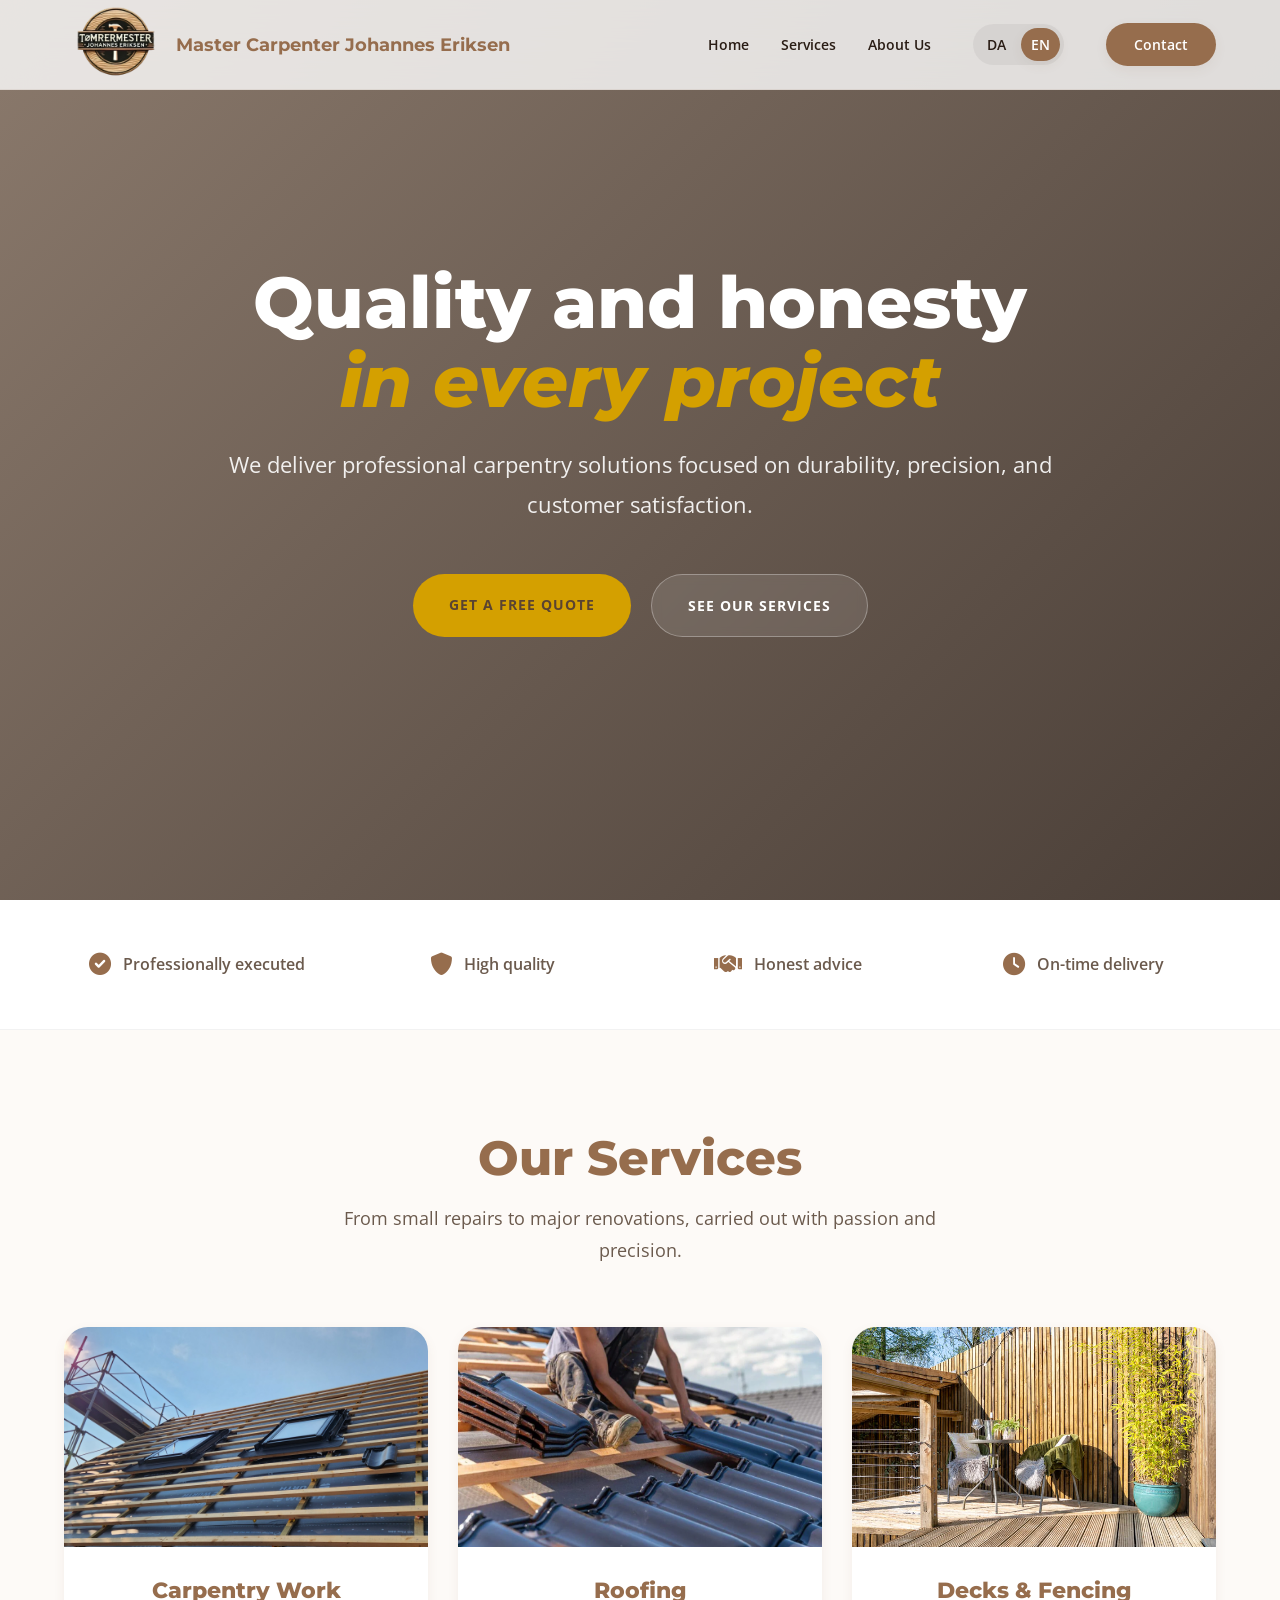
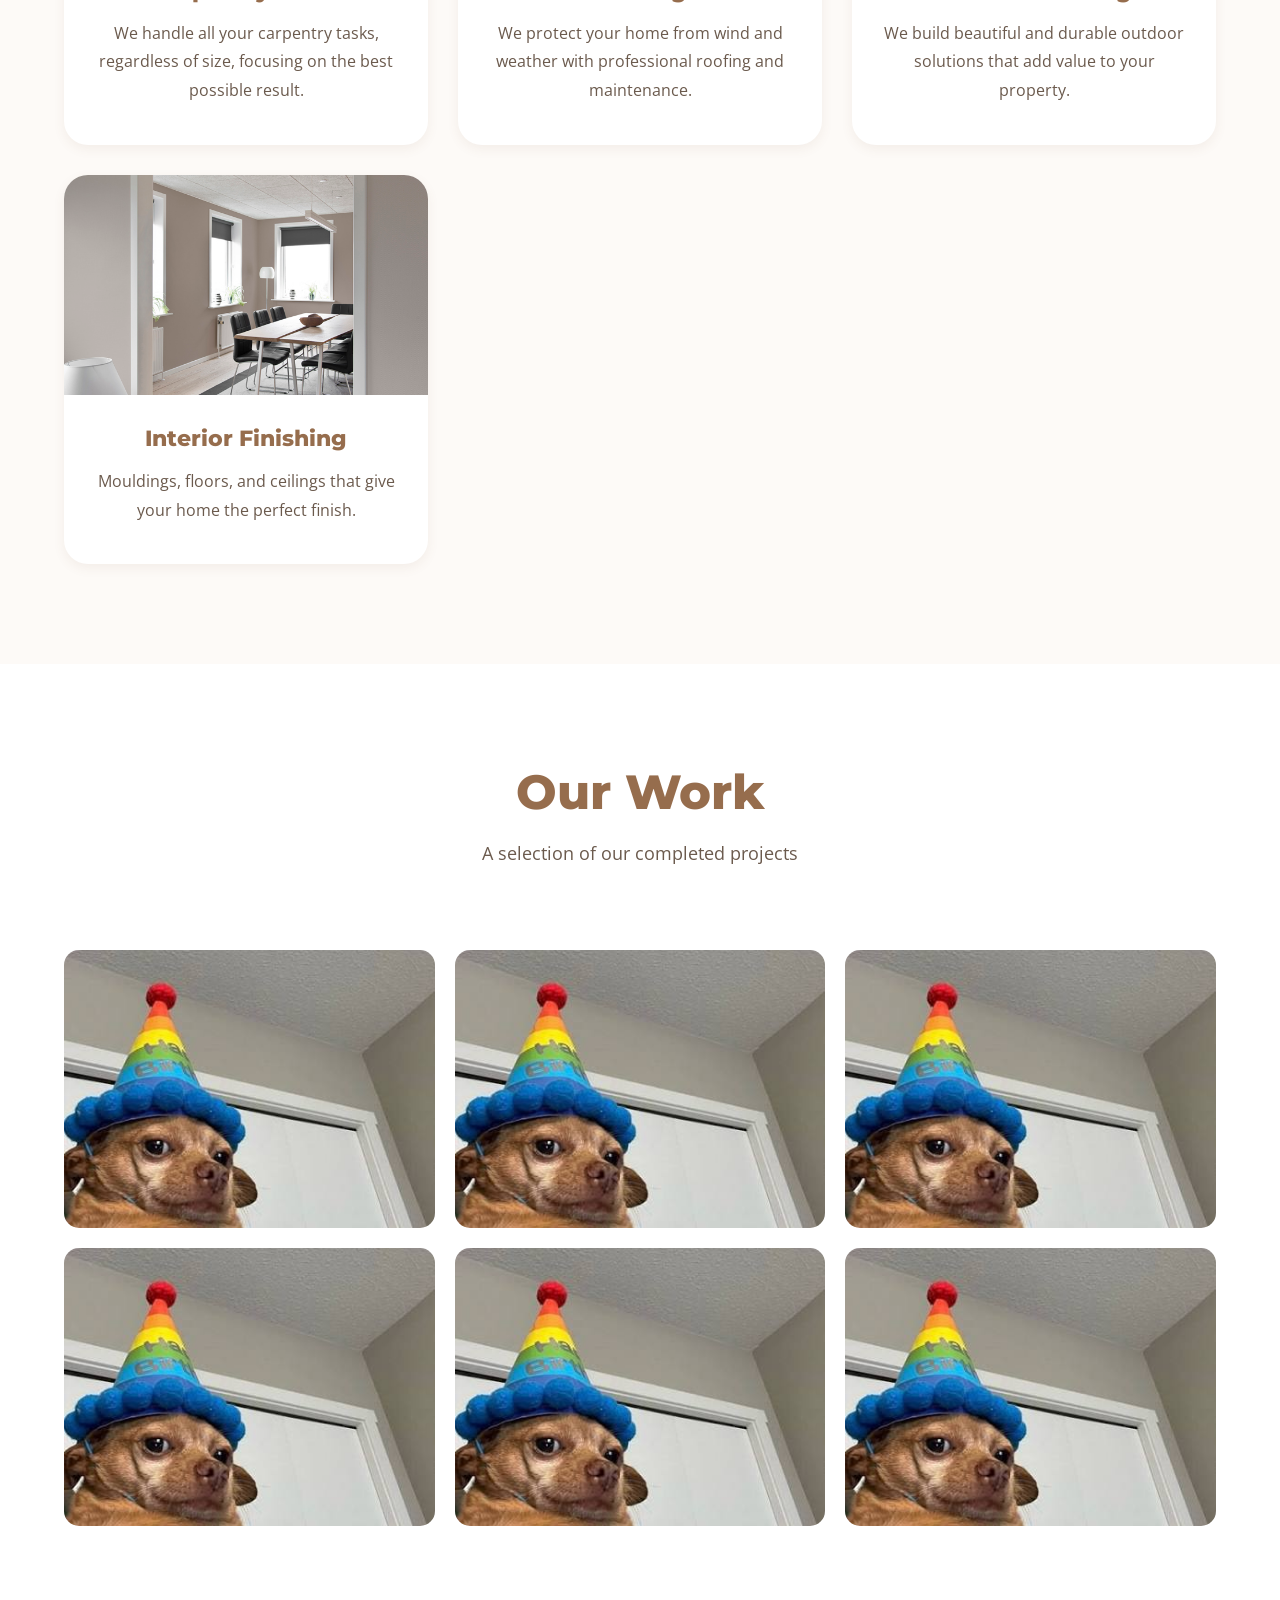
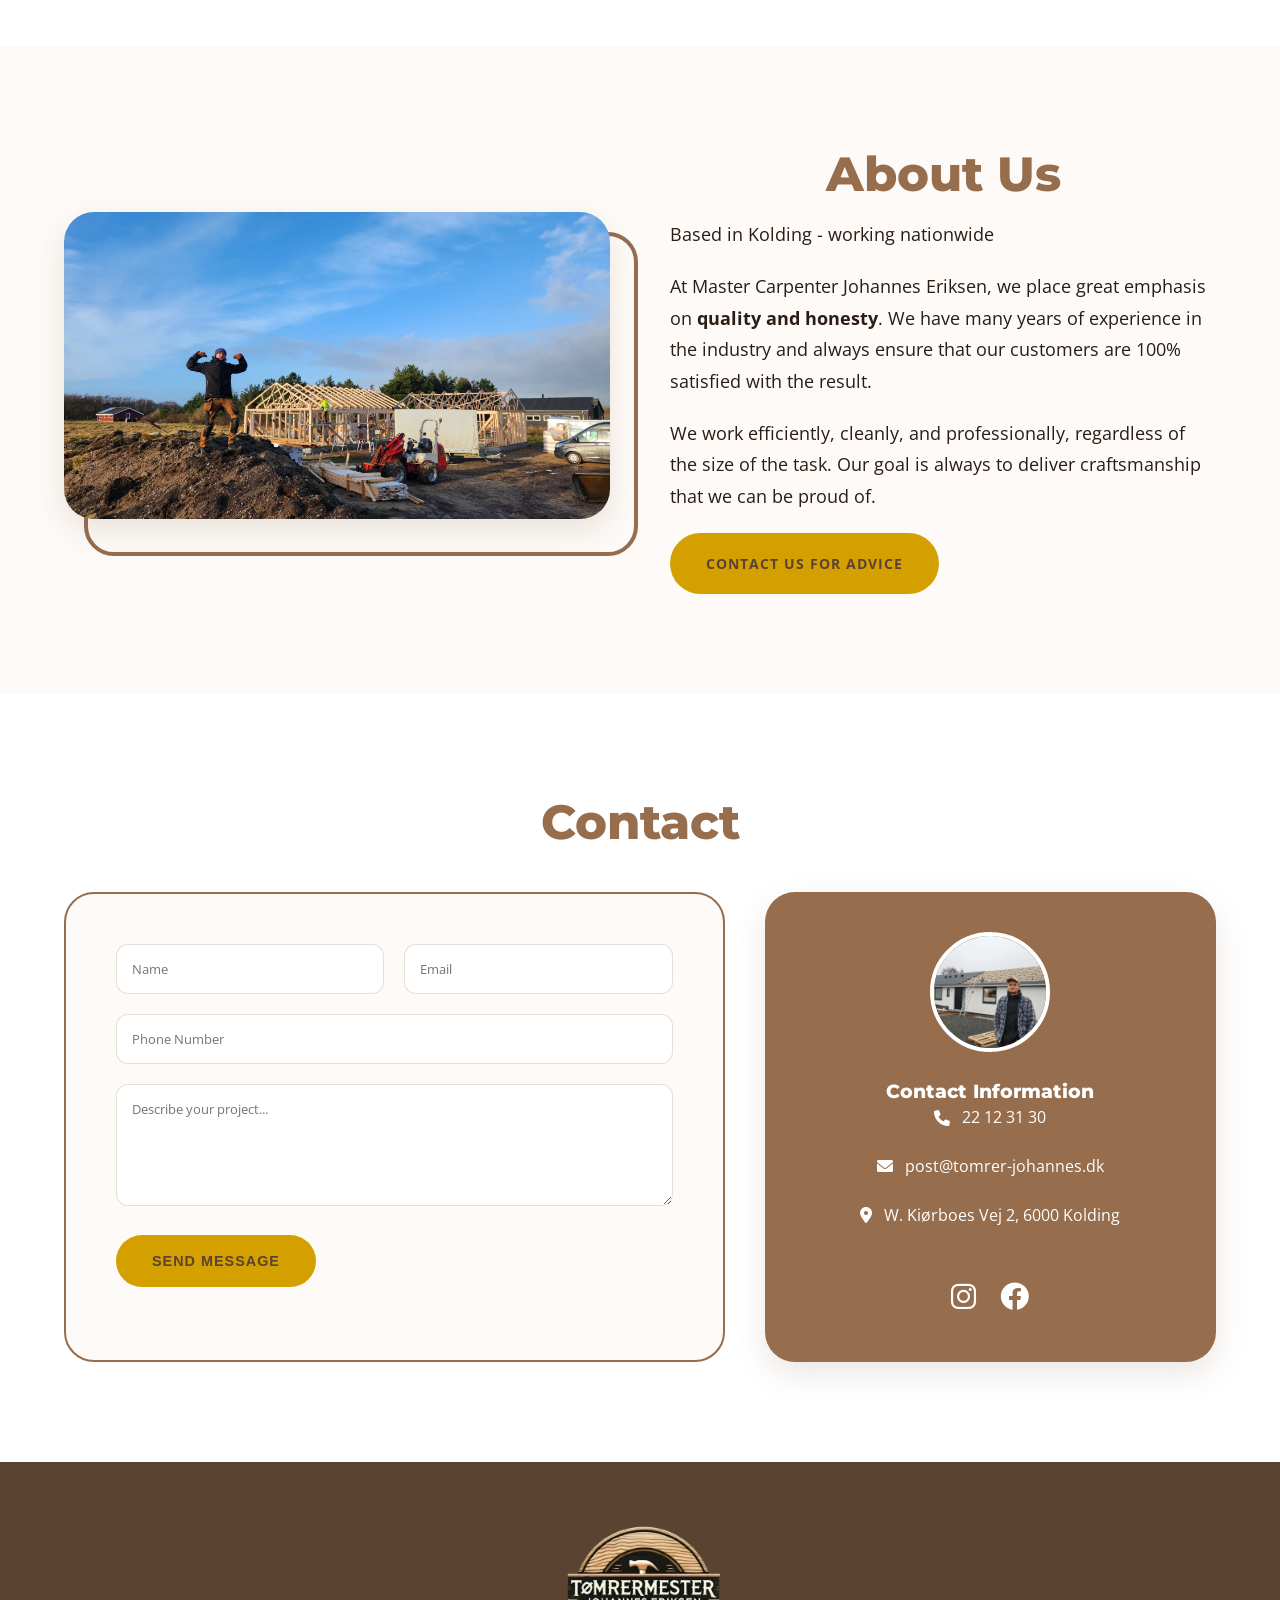
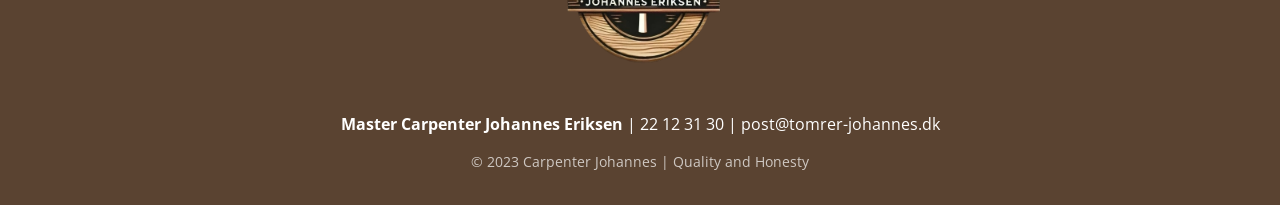
==== T-mrer-Johannes/indexEN.html @ 765f924a "Add files via upload" ====
<!DOCTYPE html>
<html lang="en">
<head>
    <meta charset="UTF-8">
    <meta name="viewport" content="width=device-width, initial-scale=1.0">
    <title>Master Carpenter Johannes Eriksen | Quality and Honesty</title>
    <link rel="stylesheet" href="css/style.css">
    <link href="https://fonts.googleapis.com/css2?family=Montserrat:wght@700;800&family=Open+Sans:wght@400;600&display=swap" rel="stylesheet">
    <link rel="stylesheet" href="https://cdnjs.cloudflare.com/ajax/libs/font-awesome/6.0.0/css/all.min.css">
</head>
<body>

    <nav class="navbar" id="navbar">
        <div class="container">
            <a href="#" class="logo-container">
                <div class="logo">
                    <img src="img/logo.png" alt="Carpenter Johannes Logo">
                </div>
                <div class="logo-text">
                    <h1>Master Carpenter Johannes Eriksen</h1>
                </div>
            </a>

            <div class="menu-toggle" id="mobile-menu">
                <span></span>
                <span></span>
                <span></span>
            </div>

            <ul class="nav-links" id="nav-list">
                <li><a href="#home">Home</a></li>
                <li><a href="#services">Services</a></li>
                <li><a href="#about">About Us</a></li>
                
                <!-- Language Switcher -->
                <div class="lang-switcher">
                    <a href="index.html" class="lang-btn">DA</a>
                    <a href="indexEN.html" class="lang-btn active">EN</a>
                </div>

                <li><a href="#contact" class="nav-cta">Contact</a></li>
            </ul>
        </div>
    </nav>

    <header id="home" class="hero">
        <video autoplay muted loop playsinline class="hero-video">
            <source src="videos/herovideo.mp4" type="video/mp4">
        </video>
        <div class="hero-overlay"></div>
        <div class="hero-content">
            <h1>Quality and honesty <span>in every project</span></h1>
            <p>We deliver professional carpentry solutions focused on durability, precision, and customer satisfaction.</p>
            <div class="hero-btns">
                <a href="#contact" class="btn btn-primary">Get a free quote</a>
                <a href="#services" class="btn btn-secondary">See our services</a>
            </div>
        </div>
    </header>

    <section class="trust-bar">
        <div class="container trust-grid">
            <div class="trust-item"><i class="fas fa-check-circle"></i> <span>Professionally executed</span></div>
            <div class="trust-item"><i class="fas fa-shield-alt"></i> <span>High quality</span></div>
            <div class="trust-item"><i class="fas fa-handshake"></i> <span>Honest advice</span></div>
            <div class="trust-item"><i class="fas fa-clock"></i> <span>On-time delivery</span></div>
        </div>
    </section>

    <section id="services" class="services">
        <div class="container">
            <h2 class="section-title">Our Services</h2>
            <p class="section-subtitle">From small repairs to major renovations, carried out with passion and precision.</p>
            <div class="services-grid">
                <div class="service-card">
                    <div class="service-img"><img src="img/tømrerarbejde.jpg" alt="Carpentry"></div>
                    <h3>Carpentry Work</h3>
                    <p>We handle all your carpentry tasks, regardless of size, focusing on the best possible result.</p>
                </div>
                <div class="service-card">
                    <div class="service-img"><img src="img/tagdækning.jpg" alt="Roofing"></div>
                    <h3>Roofing</h3>
                    <p>We protect your home from wind and weather with professional roofing and maintenance.</p>
                </div>
                <div class="service-card">
                    <div class="service-img"><img src="img/terrasse.jpg" alt="Decks"></div>
                    <h3>Decks & Fencing</h3>
                    <p>We build beautiful and durable outdoor solutions that add value to your property.</p>
                </div>
                <div class="service-card">
                    <div class="service-img"><img src="img/indendørs.jpg" alt="Interior"></div>
                    <h3>Interior Finishing</h3>
                    <p>Mouldings, floors, and ceilings that give your home the perfect finish.</p>
                </div>
            </div>
        </div>
    </section>

    <section id="gallery" class="gallery-section">
        <div class="container">
            <h2 class="section-title">Our Work</h2>
            <p class="section-subtitle">A selection of our completed projects</p>
            <!-- Wrapper added for Carousel functionality on mobile -->
            <div class="gallery-wrapper">
                <div class="gallery-grid">
                    <div class="gallery-item"><img src="img/images.png" alt="Project 1"></div>
                    <div class="gallery-item"><img src="img/images.png" alt="Project 2"></div>
                    <div class="gallery-item"><img src="img/images.png" alt="Project 3"></div>
                    <div class="gallery-item"><img src="img/images.png" alt="Project 4"></div>
                    <div class="gallery-item"><img src="img/images.png" alt="Project 5"></div>
                    <div class="gallery-item"><img src="img/images.png" alt="Project 6"></div>
                </div>
            </div>
        </div>
    </section>

    <section id="about" class="about">
        <div class="container about-flex">
            <div class="about-image">
                <img src="img/omosbillede.png" alt="About Carpenter Johannes">
            </div>
            <div class="about-text">
                <h2 class="section-title left">About Us</h2>
                <p>Based in Kolding - working nationwide</p>
                <p>At Master Carpenter Johannes Eriksen, we place great emphasis on <strong>quality and honesty</strong>. We have many years of experience in the industry and always ensure that our customers are 100% satisfied with the result.</p>
                <p>We work efficiently, cleanly, and professionally, regardless of the size of the task. Our goal is always to deliver craftsmanship that we can be proud of.</p>
                <a href="#contact" class="btn btn-primary">Contact us for advice</a>
            </div>
        </div>
    </section>

    <section id="contact" class="contact">
        <div class="container">
            <h2 class="section-title">Contact</h2>
            <div class="contact-wrapper">
                <div class="contact-form">
                    <form>
                        <div class="form-group">
                            <input type="text" placeholder="Name" required>
                            <input type="email" placeholder="Email" required>
                        </div>
                        <input type="text" placeholder="Phone Number">
                        <textarea placeholder="Describe your project..." rows="5" required></textarea>
                        <button type="submit" class="btn btn-primary full-width">Send Message</button>
                    </form>
                </div>
                <div class="contact-info">
                    <img src="img/johannesforanhus.png" alt="Contact">
                    <h3>Contact Information</h3>
                    <div class="info-item"><i class="fas fa-phone"></i> <a href="tel:22123130">22 12 31 30</a></div>
                    <div class="info-item"><i class="fas fa-envelope"></i> <a href="mailto:post@tomrer-johannes.dk">post@tomrer-johannes.dk</a></div>
                    <div class="info-item"><i class="fas fa-map-marker-alt"></i> <span>W. Kiørboes Vej 2, 6000 Kolding</span></div>
                    <div class="social-links"> 
                        <a href="https://www.instagram.com/tomrermester_johannes/" target="_blank"><i class="fab fa-instagram"></i></a> 
                        <a href="https://www.facebook.com/profile.php?id=61573229541717" target="_blank"><i class="fab fa-facebook"></i></a> 
                    </div>
                </div>
            </div>
        </div>
    </section>

    <footer>
        <div class="container">
            <img src="img/logo.png" alt="Logo" class="footer-logo">
            <p><strong>Master Carpenter Johannes Eriksen</strong> | 22 12 31 30 | post@tomrer-johannes.dk</p>
            <p class="footer-copy">&copy; 2023 Carpenter Johannes | Quality and Honesty</p>
        </div>
    </footer>

    <script>
        const menuToggle = document.getElementById('mobile-menu');
        const navList = document.getElementById('nav-list');

        menuToggle.addEventListener('click', () => {
            navList.classList.toggle('active');
            menuToggle.classList.toggle('active');
        });

        document.querySelectorAll('.nav-links a').forEach(link => {
            link.addEventListener('click', () => {
                navList.classList.remove('active');
                menuToggle.classList.remove('active');
            });
        });

        window.addEventListener('scroll', () => {
            const navbar = document.getElementById('navbar');
            if (window.scrollY > 50) {
                navbar.classList.add('scrolled');
            } else {
                navbar.classList.remove('scrolled');
            }
        });
    </script>
</body>
</html>
---- T-mrer-Johannes/css/style.css ----
/* General Reset */
* {
    margin: 0;
    padding: 0;
    box-sizing: border-box;
}

:root {
    --primary-brown: #966d4d;
    --dark-brown: #5a4331;
    --accent-yellow: #d4a000;
    --text-gray: #6b5a4d;
    --text-dark: #2a1d15;
    --soft-linen: #fdfaf7; 
    --white: #ffffff;
    
    --shadow-sm: 0 4px 12px rgba(125, 95, 67, 0.08);
    --shadow-md: 0 12px 30px rgba(125, 95, 67, 0.15);
    --transition: all 0.4s cubic-bezier(0.165, 0.84, 0.44, 1);
}

body {
    font-family: 'Open Sans', sans-serif;
    color: var(--text-dark);
    line-height: 1.8;
    scroll-behavior: smooth;
    background-color: var(--soft-linen);
    overflow-x: hidden;
}

h1, h2, h3 {
    font-family: 'Montserrat', sans-serif;
    font-weight: 800;
    line-height: 1.2;
}

.container {
    max-width: 1200px;
    margin: 0 auto;
    padding: 0 24px;
}

/* --- Navbar --- */
.navbar {
    background: rgba(255, 255, 255, 0.8);
    backdrop-filter: blur(20px);
    height: 90px;
    display: flex;
    align-items: center;
    position: fixed;
    width: 100%;
    top: 0;
    z-index: 1000;
    transition: var(--transition);
    border-bottom: 1px solid rgba(150, 109, 77, 0.1);
}

.navbar.scrolled {
    height: 75px;
    background: rgba(255, 255, 255, 0.95);
    box-shadow: var(--shadow-sm);
}

.navbar .container {
    display: flex;
    justify-content: space-between;
    align-items: center;
    width: 100%;
}

.logo-container {
    display: flex;
    align-items: center;
    gap: 12px;
    text-decoration: none;
    transition: var(--transition);
}

.logo-container:hover {
    transform: translateY(-2px);
}

.logo img {
    height: 100px;
    width: auto;
    transition: var(--transition);
}

.logo-text h1 {
    font-size: 1.1rem;
    color: var(--primary-brown);
    font-weight: 700;
}

.nav-links {
    display: flex;
    list-style: none;
    align-items: center;
    gap: 32px;
}

.nav-links a {
    text-decoration: none;
    color: var(--text-dark);
    font-weight: 600;
    font-size: 0.9rem;
    transition: var(--transition);
    position: relative;
}

.nav-links a:hover {
    color: var(--primary-brown);
}

.nav-links a::after {
    content: '';
    position: absolute;
    width: 0;
    height: 2px;
    bottom: -4px;
    left: 0;
    background-color: var(--primary-brown);
    transition: var(--transition);
}

.nav-links a:hover::after {
    width: 100%;
}

.nav-cta {
    background: var(--primary-brown);
    color: white !important;
    padding: 12px 28px;
    border-radius: 50px;
    box-shadow: var(--shadow-sm);
}

.nav-cta:hover {
    background: var(--dark-brown);
    transform: translateY(-2px);
    box-shadow: var(--shadow-md);
}

/* Mobile Menu Toggle */
.menu-toggle {
    display: none;
    flex-direction: column;
    gap: 6px;
    cursor: pointer;
    z-index: 1100;
}

.menu-toggle span {
    width: 30px;
    height: 3px;
    background: var(--primary-brown);
    border-radius: 2px;
    transition: var(--transition);
}

.menu-toggle.active span:nth-child(1) { transform: translateY(9px) rotate(45deg); }
.menu-toggle.active span:nth-child(2) { opacity: 0; }
.menu-toggle.active span:nth-child(3) { transform: translateY(-9px) rotate(-45deg); }

/* --- Hero Section --- */
.hero {
    position: relative;
    height: 100vh;
    display: flex;
    align-items: center;
    justify-content: center;
    overflow: hidden;
    color: white;
    text-align: center;
}

.hero-video {
    position: absolute;
    top: 50%;
    left: 50%;
    min-width: 100%;
    min-height: 100%;
    z-index: -2;
    transform: translate(-50%, -50%);
    object-fit: cover;
}

.hero-overlay {
    position: absolute;
    top: 0;
    left: 0;
    width: 100%;
    height: 100%;
    background: linear-gradient(135deg, rgba(90, 67, 49, 0.7), rgba(42, 29, 21, 0.85));
    z-index: -1;
}

.hero-content {
    max-width: 900px;
    padding: 0 20px;
    animation: fadeInUp 1s ease-out;
}

.hero-content h1 {
    font-size: clamp(2.5rem, 8vw, 4.5rem);
    line-height: 1.1;
    margin-bottom: 24px;
}

.hero-content h1 span {
    color: var(--accent-yellow);
    display: block;
    font-style: italic;
}

.hero-content p {
    font-size: clamp(1rem, 3vw, 1.4rem);
    margin-bottom: 48px;
    opacity: 0.9;
    font-weight: 400;
}

.hero-btns {
    display: flex;
    gap: 20px;
    justify-content: center;
}

/* --- Buttons --- */
.btn {
    padding: 18px 36px;
    border-radius: 50px;
    font-weight: 700;
    text-decoration: none;
    transition: var(--transition);
    font-size: 0.9rem;
    display: inline-block;
    text-transform: uppercase;
    letter-spacing: 1px;
    border: none;
    cursor: pointer;
}

.btn-primary {
    background: var(--accent-yellow);
    color: var(--dark-brown);
}

.btn-primary:hover {
    background: #f0c000;
    transform: translateY(-4px);
    box-shadow: 0 10px 20px rgba(212, 160, 0, 0.3);
}

.btn-secondary {
    background: rgba(255, 255, 255, 0.1);
    color: white;
    backdrop-filter: blur(5px);
    border: 1px solid rgba(255, 255, 255, 0.3);
}

.btn-secondary:hover {
    background: rgba(255, 255, 255, 0.2);
    transform: translateY(-4px);
}

/* --- Trust Bar --- */
.trust-bar {
    background: var(--white);
    padding: 50px 0;
    border-bottom: 1px solid rgba(0,0,0,0.05);
}

.trust-grid {
    display: grid;
    grid-template-columns: repeat(auto-fit, minmax(200px, 1fr));
    gap: 30px;
    text-align: center;
}

.trust-item {
    display: flex;
    align-items: center;
    justify-content: center;
    gap: 12px;
    font-weight: 600;
    color: var(--text-gray);
}

.trust-item i {
    color: var(--primary-brown);
    font-size: 1.4rem;
}

/* --- Services --- */
.services {
    padding: 100px 0;
}

.section-title {
    text-align: center;
    font-size: clamp(2rem, 5vw, 3rem);
    margin-bottom: 16px;
    color: var(--primary-brown);
}

.section-subtitle {
    text-align: center;
    color: var(--text-gray);
    margin-bottom: 60px;
    font-size: 1.1rem;
    max-width: 600px;
    margin-left: auto;
    margin-right: auto;
}

.services-grid {
    display: grid;
    grid-template-columns: repeat(auto-fit, minmax(280px, 1fr));
    gap: 30px;
}

.service-card {
    background: var(--white);
    border-radius: 24px;
    overflow: hidden;
    transition: var(--transition);
    text-align: center;
    padding-bottom: 40px;
    box-shadow: var(--shadow-sm);
}

.service-card:hover {
    transform: translateY(-10px);
    box-shadow: var(--shadow-md);
}

.service-img {
    height: 220px;
    overflow: hidden;
}

.service-img img {
    width: 100%;
    height: 100%;
    object-fit: cover;
    transition: var(--transition);
}

.service-card:hover .service-img img {
    transform: scale(1.1);
}

.service-card h3 {
    margin: 30px 0 15px;
    color: var(--primary-brown);
    font-size: 1.4rem;
}

.service-card p {
    padding: 0 30px;
    color: var(--text-gray);
}

/* --- Gallery (Polished Carousel for Mobile) --- */
.gallery-section {
    padding: 100px 0;
    background: var(--white);
}

.gallery-wrapper {
    overflow-x: auto;
    padding: 20px 0;
    scroll-snap-type: x mandatory; /* The magic for mobile carousel */
    -webkit-overflow-scrolling: touch;
}

.gallery-wrapper::-webkit-scrollbar {
    display: none; /* Hide scrollbar for cleaner look */
}

.gallery-grid {
    display: grid;
    grid-template-columns: repeat(auto-fit, minmax(300px, 1fr));
    gap: 20px;
}

.gallery-item {
    position: relative;
    overflow: hidden;
    border-radius: 15px;
    aspect-ratio: 4/3;
    scroll-snap-align: center;
}

.gallery-item img {
    width: 100%;
    height: 100%;
    object-fit: cover;
    transition: var(--transition);
}

.gallery-item:hover img {
    transform: scale(1.1);
    filter: brightness(0.7);
}

/* --- About --- */
.about {
    padding: 100px 0;
}

.about-flex {
    display: flex;
    align-items: center;
    gap: 60px;
}

.about-image {
    position: relative;
    flex: 1;
}

.about-image img {
    width: 100%;
    border-radius: 30px;
    box-shadow: var(--shadow-md);
    position: relative;
    z-index: 2;
}

.about-image::after {
    content: '';
    position: absolute;
    top: 20px;
    left: 20px;
    width: 100%;
    height: 100%;
    border: 4px solid var(--primary-brown);
    border-radius: 30px;
    z-index: 1;
}

.about-text {
    flex: 1;
}

.about-text p {
    margin-bottom: 20px;
    font-size: 1.1rem;
}

/* --- Contact --- */
.contact {
    padding: 100px 0;
    background: var(--white);
}

.contact-wrapper {
    display: flex;
    gap: 40px;
    margin-top: 40px;
}

.contact-form {
    flex: 1.5;
    background: var(--soft-linen);
    padding: 50px;
    border-radius: 30px;
    border: 2px solid var(--primary-brown);
}

.form-group {
    display: grid;
    grid-template-columns: 1fr 1fr;
    gap: 20px;
}

.contact-form input, .contact-form textarea {
    width: 100%;
    padding: 15px;
    margin-bottom: 20px;
    border: 1px solid rgba(125, 95, 67, 0.2);
    border-radius: 12px;
    font-family: inherit;
}

.contact-info {
    flex: 1;
    background: var(--primary-brown);
    color: white;
    padding: 40px;
    border-radius: 30px;
    text-align: center;
    box-shadow: var(--shadow-md);
}

.contact-info img {
    width: 120px;
    height: 120px;
    border-radius: 50%;
    border: 4px solid white;
    margin-bottom: 20px;
    object-fit: cover;
    object-position: center;
}

.info-item {
    display: flex;
    align-items: center;
    justify-content: center;
    gap: 12px;
    margin-bottom: 20px;
}

.info-item a {
    color: white;
    text-decoration: none;
}

.social-links { 
    margin-top: 40px; 
    display: flex; 
    justify-content: center; 
    gap: 24px; 
}  

.social-links a { 
    color: white; 
    font-size: 1.8rem; 
    transition: var(--transition); 
}  
.social-links a:hover { 
    transform: scale(1.2); 
    color: var(--accent-yellow); 
}

/* --- Footer --- */
footer {
    background: var(--dark-brown);
    color: white;
    text-align: center;
    padding: 30px 0;
}

.footer-logo {
    height: 200px;
    margin-bottom: 10px;
}

.footer-copy {
    margin-top: 10px; 
    font-size: 0.9rem; 
    opacity: 0.7;
}

/* --- Language Switcher --- */
.lang-switcher {
    display: flex;
    align-items: center;
    gap: 5px;
    background: rgba(0, 0, 0, 0.05);
    padding: 4px;
    border-radius: 50px;
    margin: 0 10px;
}

.lang-btn {
    text-decoration: none;
    color: var(--text-gray);
    font-size: 0.75rem;
    font-weight: 700;
    padding: 4px 10px;
    border-radius: 50px;
    transition: var(--transition);
    text-transform: uppercase;
}

.lang-btn:hover {
    color: var(--primary-brown);
}

.lang-btn.active {
    background: var(--primary-brown);
    color: white;
    box-shadow: var(--shadow-sm);
}

/* Adjust nav-links to keep the switcher centered */
.nav-links {
    display: flex;
    list-style: none;
    align-items: center;
    gap: 32px;
}

/* Responsive Adjustment */
@media (max-width: 768px) {
    .lang-switcher {
        margin: 20px 0;
        justify-content: center;
    }
}

/* --- Animations --- */
@keyframes fadeInUp {
    from { opacity: 0; transform: translateY(30px); }
    to { opacity: 1; transform: translateY(0); }
}

/* --- Responsive --- */
@media (max-width: 992px) {
    .about-flex, .contact-wrapper {
        flex-direction: column;
        text-align: center;
    }
    .about-image::after { display: none; }
    .form-group { grid-template-columns: 1fr; }
}

@media screen and (max-width: 768px) {
    .menu-toggle {
        display: flex;
    }

    .nav-links {
        position: fixed;
        top: 0;
        right: -100%;
        height: 100vh;
        width: 80%;
        background: var(--white);
        flex-direction: column;
        justify-content: center;
        transition: var(--transition);
        box-shadow: -10px 0 30px rgba(0,0,0,0.1);
    }

    .nav-links.active {
        right: 0;
    }

    .nav-links a {
        font-size: 1.2rem;
    }

    /* Mobile Gallery Carousel Override */
    .gallery-grid {
        display: flex;
        overflow-x: auto;
        scroll-snap-type: x mandatory;
        gap: 20px;
    }

    .gallery-item {
        min-width: 85%; /* Shows a peek of the next image */
        scroll-snap-align: center;
    }
}
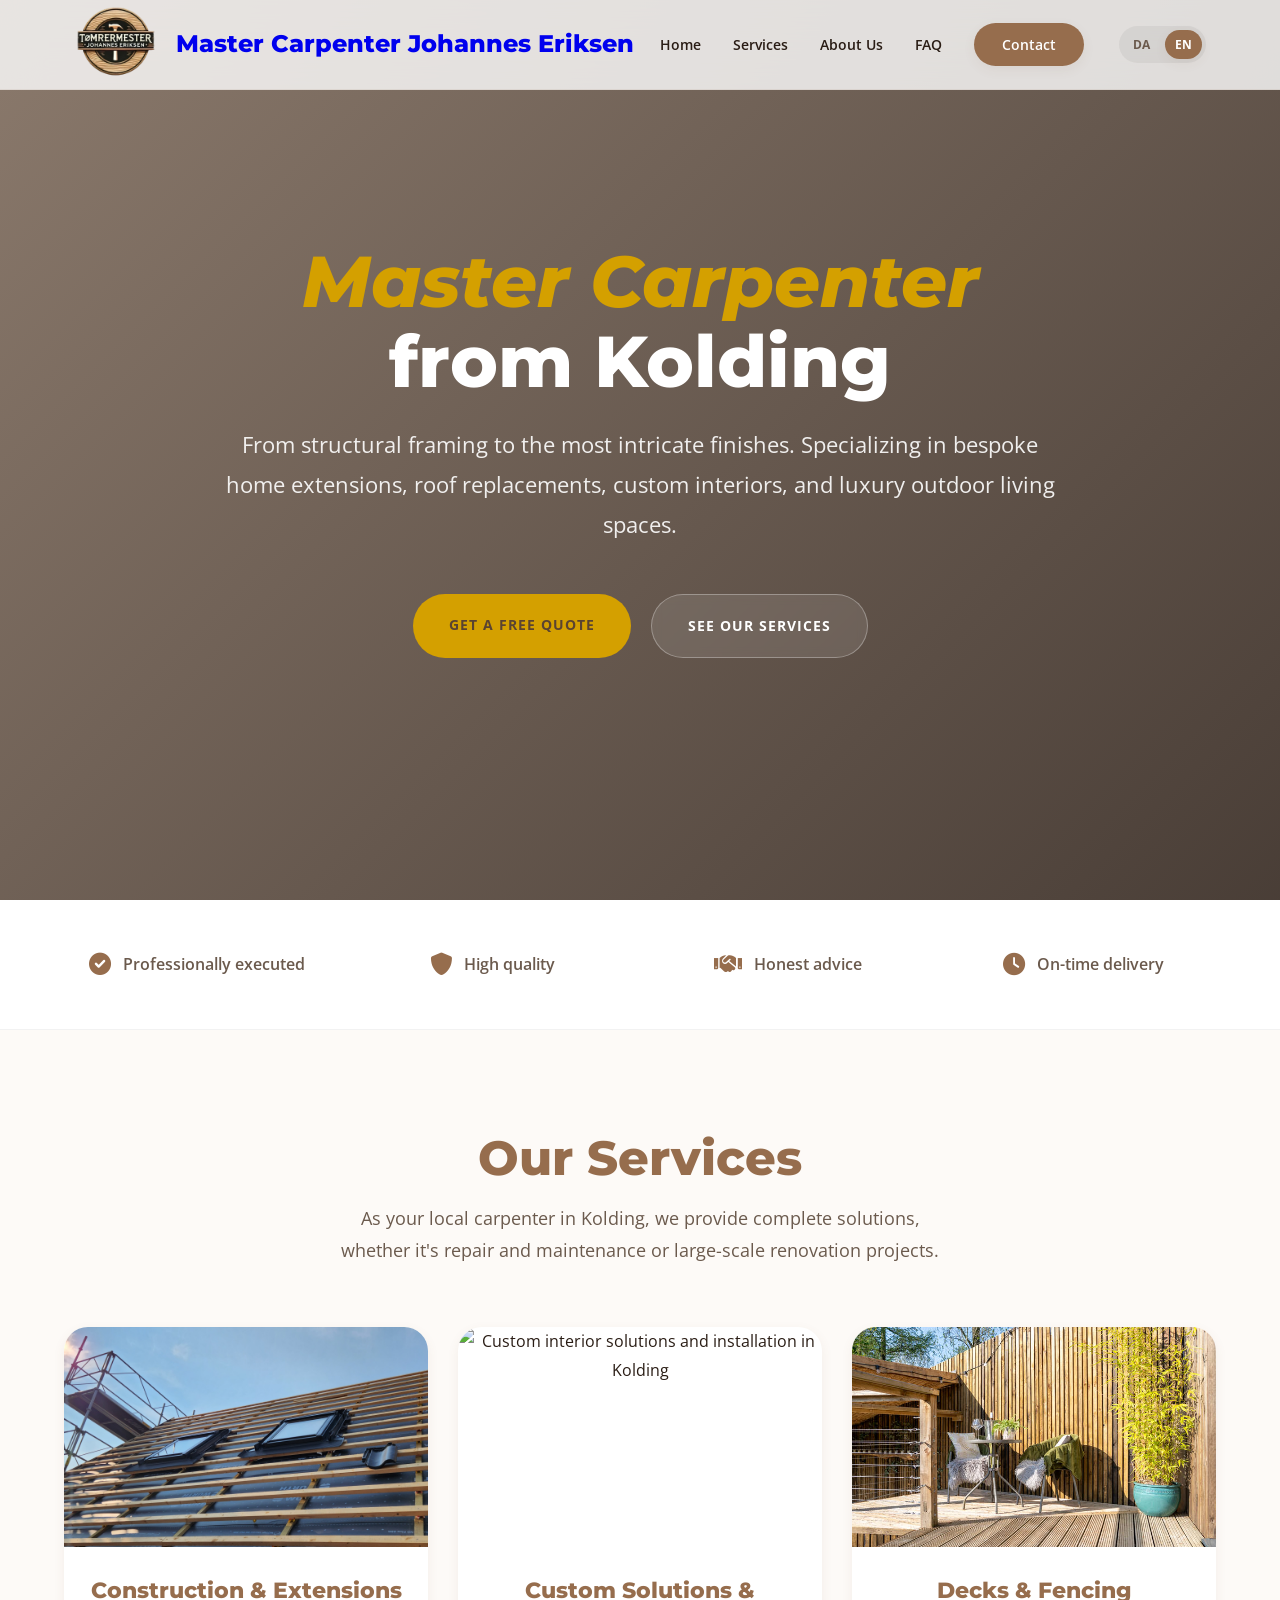
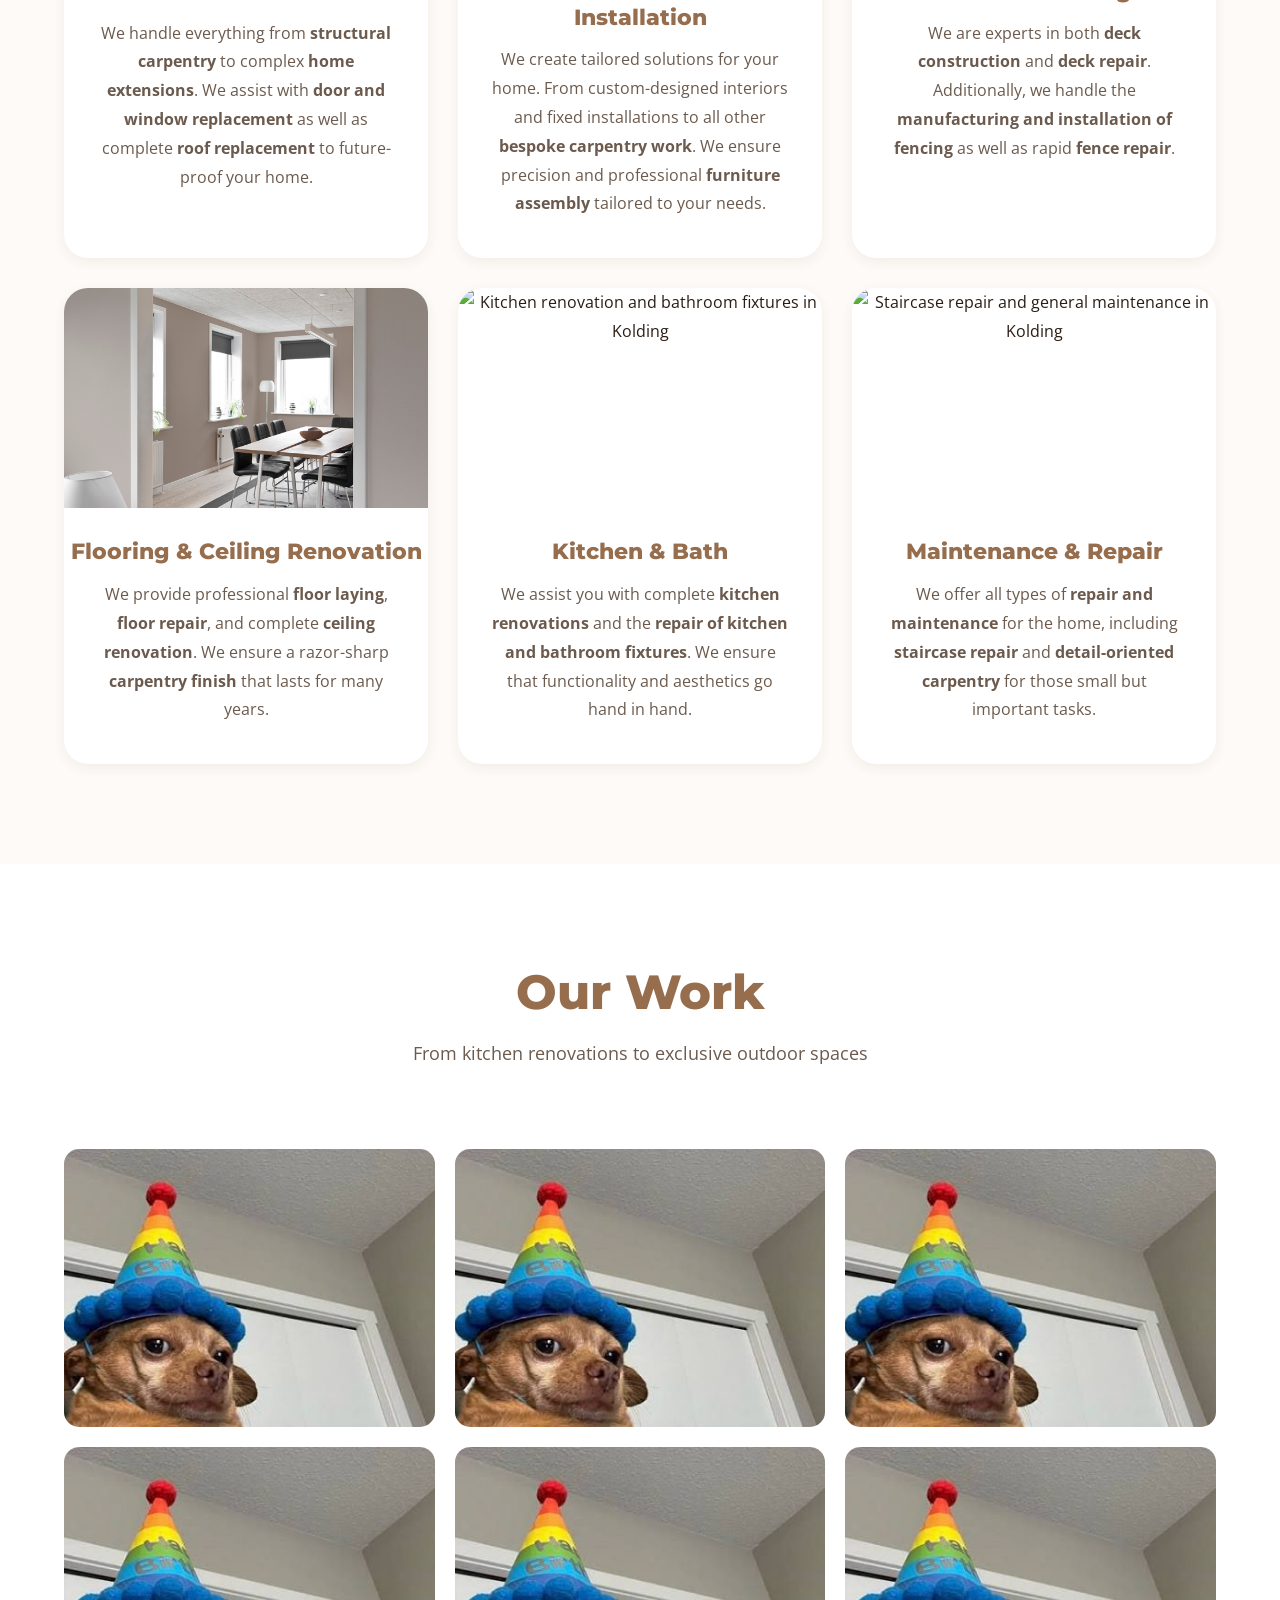
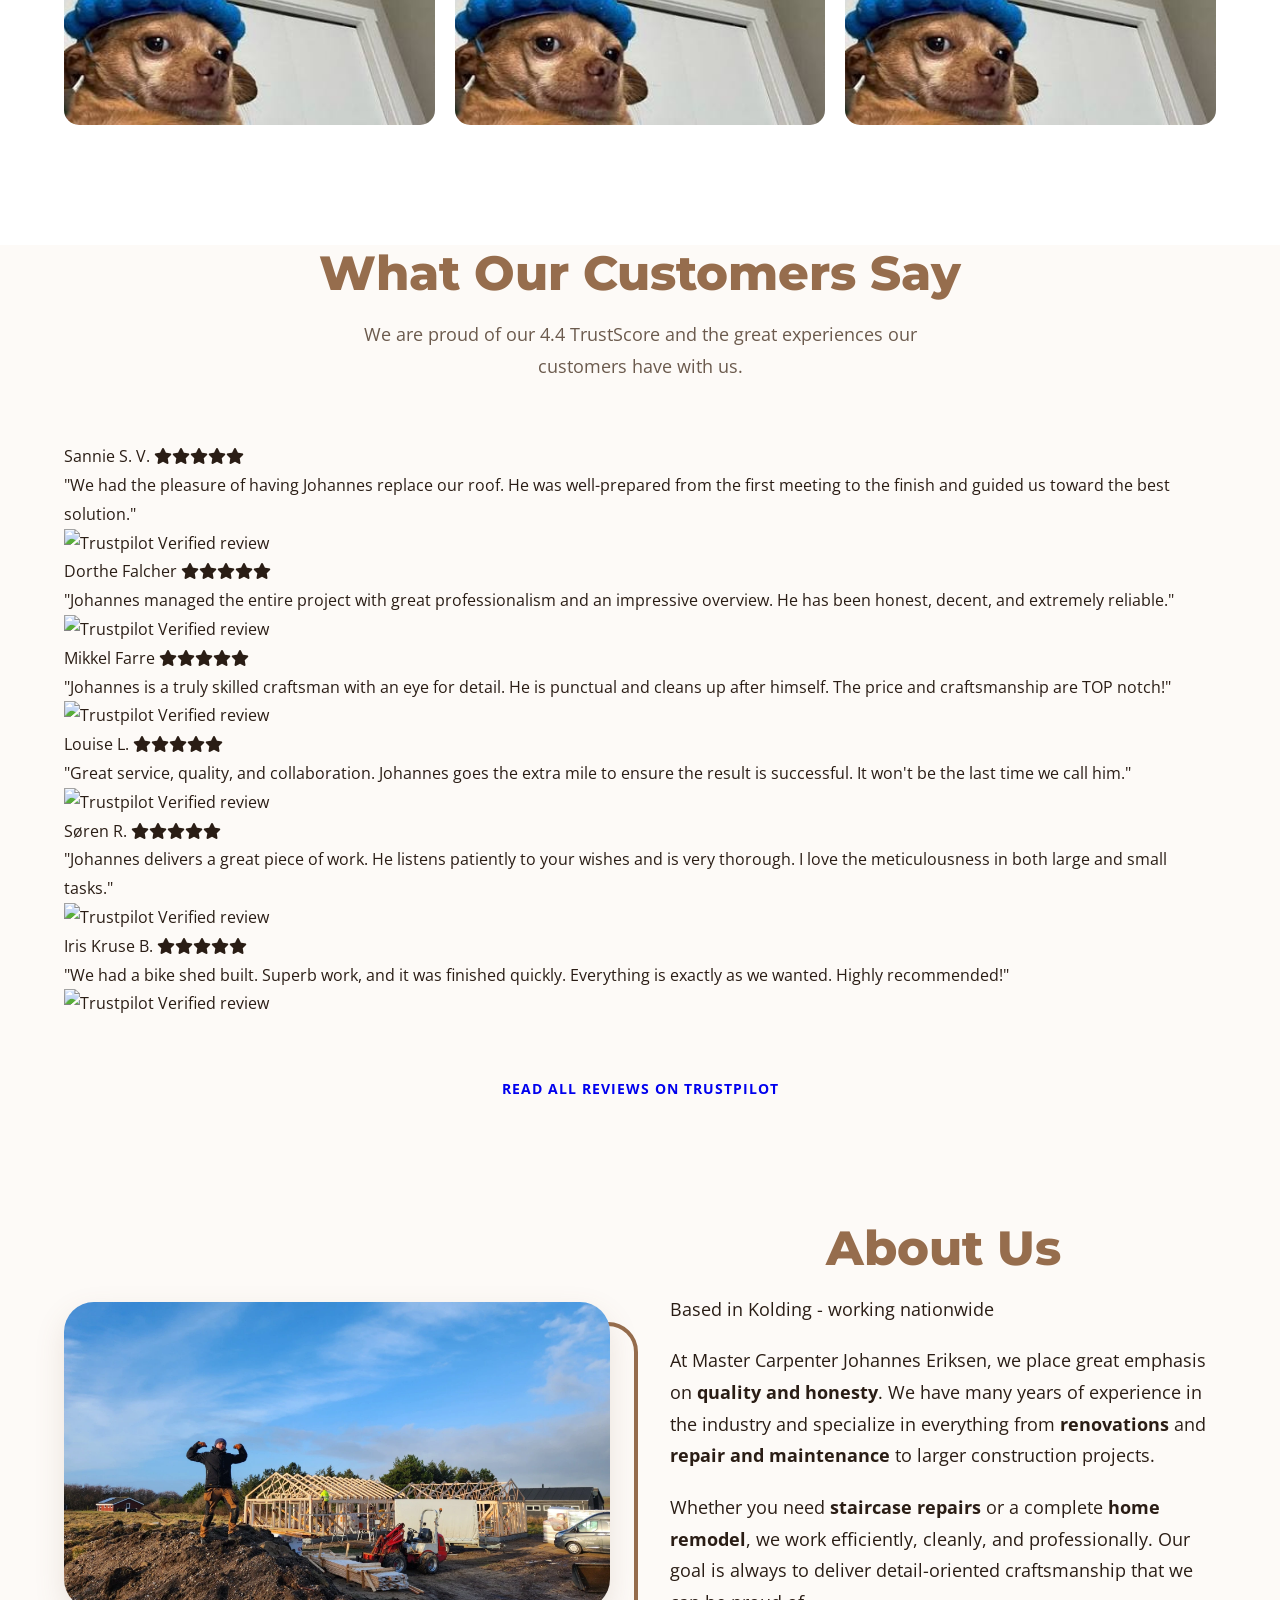
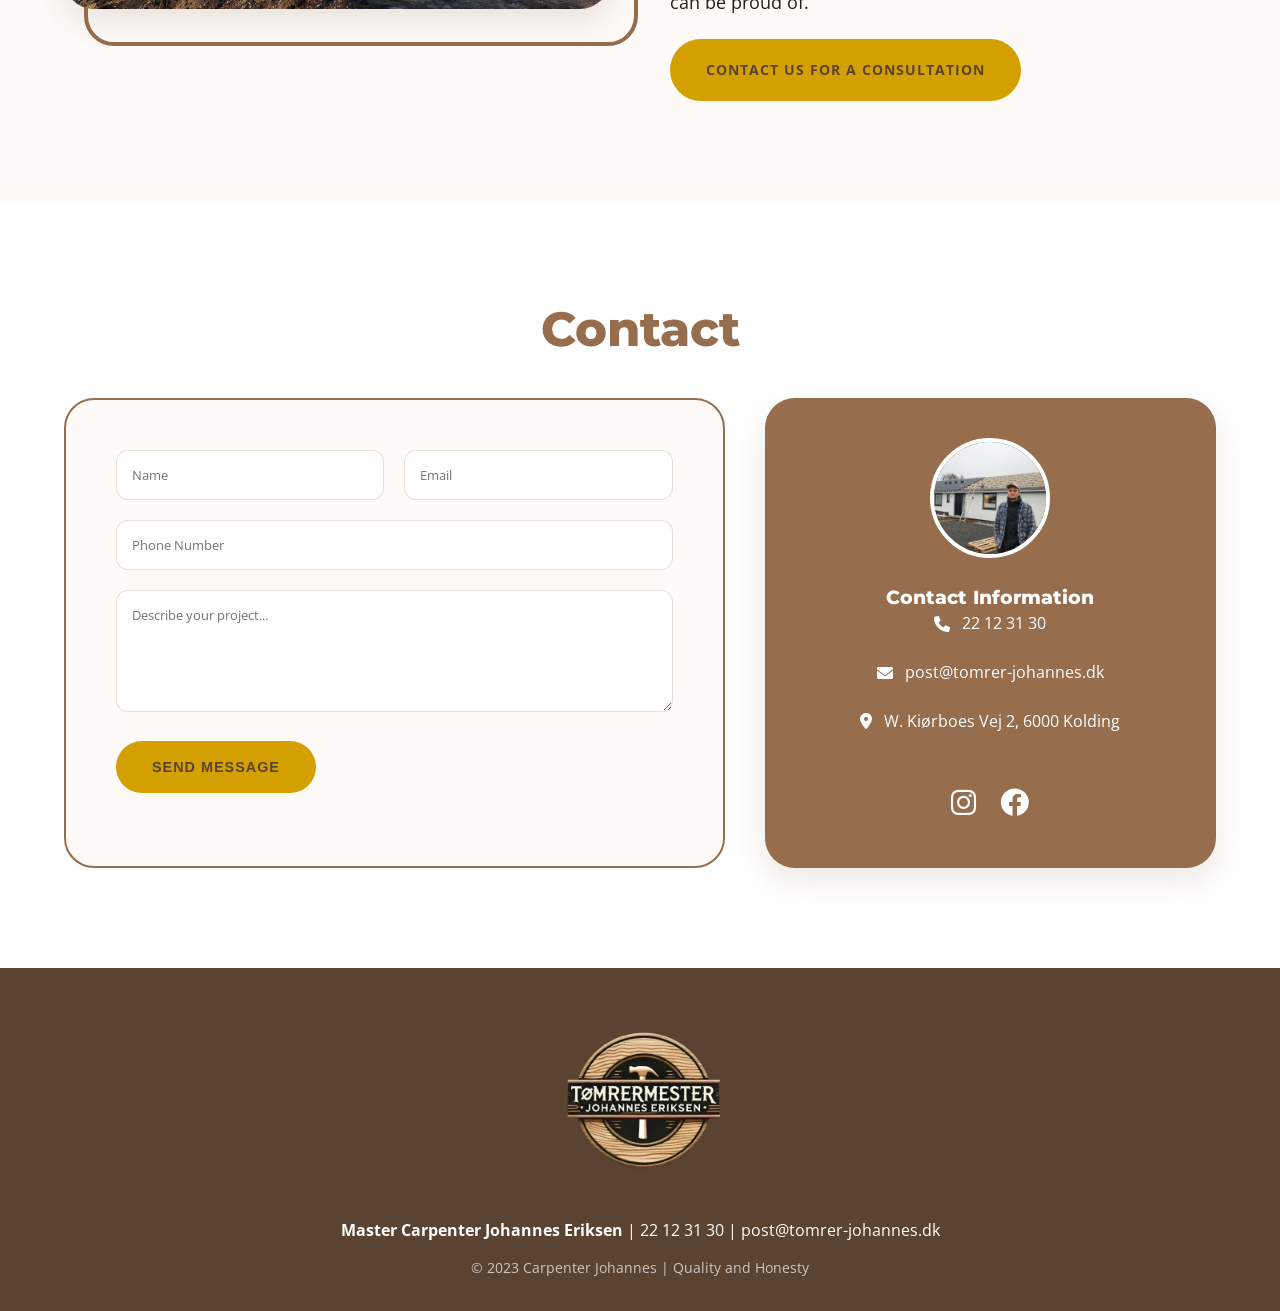
==== commit 66ab6f4c: "Update indexEN.html with SEO improvements and content Added meta description and updated various tex" ====
--- a/T-mrer-Johannes/indexEN.html
+++ b/T-mrer-Johannes/indexEN.html
@@ -2,6 +2,7 @@
 <html lang="en">
 <head>
     <meta charset="UTF-8">
+    <meta name="description" content="Master Carpenter Johannes Eriksen offers everything from home extensions and roof replacements to custom-built cabinetry and decks in Kolding and nationwide. Quality and honesty in every project.">
     <meta name="viewport" content="width=device-width, initial-scale=1.0">
     <title>Master Carpenter Johannes Eriksen | Quality and Honesty</title>
     <link rel="stylesheet" href="css/style.css">
@@ -14,10 +15,10 @@
         <div class="container">
             <a href="#" class="logo-container">
                 <div class="logo">
-                    <img src="img/logo.png" alt="Carpenter Johannes Logo">
+                    <img src="img/logo.png" alt="Master Carpenter Johannes Eriksen logo - Quality and Honesty">
                 </div>
                 <div class="logo-text">
-                    <h1>Master Carpenter Johannes Eriksen</h1>
+                    <h2>Master Carpenter Johannes Eriksen</h2>
                 </div>
             </a>
 
@@ -28,29 +29,28 @@
             </div>
 
             <ul class="nav-links" id="nav-list">
-                <li><a href="#home">Home</a></li>
-                <li><a href="#services">Services</a></li>
-                <li><a href="#about">About Us</a></li>
-                
-                <!-- Language Switcher -->
-                <div class="lang-switcher">
-                    <a href="index.html" class="lang-btn">DA</a>
-                    <a href="indexEN.html" class="lang-btn active">EN</a>
-                </div>
-
-                <li><a href="#contact" class="nav-cta">Contact</a></li>
+                <li><a href="indexEN.html#home">Home</a></li>
+                <li><a href="indexEN.html#services">Services</a></li>
+                <li><a href="indexEN.html#about">About Us</a></li>
+                <li><a href="faq.html">FAQ</a></li> 
+                <li><a href="indexEN.html#contact" class="nav-cta">Contact</a></li>
             </ul>
+
+            <div class="lang-switcher">
+                <a href="index.html" class="lang-btn">DA</a>
+                <a href="indexEN.html" class="lang-btn active">EN</a>
+            </div>
         </div>
     </nav>
 
     <header id="home" class="hero">
         <video autoplay muted loop playsinline class="hero-video">
-            <source src="videos/herovideo.mp4" type="video/mp4">
+            <source src="videos/Video-81379.mp4" type="video/mp4">
         </video>
         <div class="hero-overlay"></div>
         <div class="hero-content">
-            <h1>Quality and honesty <span>in every project</span></h1>
-            <p>We deliver professional carpentry solutions focused on durability, precision, and customer satisfaction.</p>
+        <h1><span>Master Carpenter</span> from Kolding</h1>
+            <p>From structural framing to the most intricate finishes. Specializing in bespoke home extensions, roof replacements, custom interiors, and luxury outdoor living spaces.</p>
             <div class="hero-btns">
                 <a href="#contact" class="btn btn-primary">Get a free quote</a>
                 <a href="#services" class="btn btn-secondary">See our services</a>
@@ -70,28 +70,51 @@
     <section id="services" class="services">
         <div class="container">
             <h2 class="section-title">Our Services</h2>
-            <p class="section-subtitle">From small repairs to major renovations, carried out with passion and precision.</p>
+            <p class="section-subtitle">As your local carpenter in Kolding, we provide complete solutions, whether it's repair and maintenance or large-scale renovation projects.</p>
             <div class="services-grid">
-                <div class="service-card">
-                    <div class="service-img"><img src="img/tømrerarbejde.jpg" alt="Carpentry"></div>
-                    <h3>Carpentry Work</h3>
-                    <p>We handle all your carpentry tasks, regardless of size, focusing on the best possible result.</p>
-                </div>
-                <div class="service-card">
-                    <div class="service-img"><img src="img/tagdækning.jpg" alt="Roofing"></div>
-                    <h3>Roofing</h3>
-                    <p>We protect your home from wind and weather with professional roofing and maintenance.</p>
-                </div>
-                <div class="service-card">
-                    <div class="service-img"><img src="img/terrasse.jpg" alt="Decks"></div>
+                
+                <!-- Service 1: Construction & Extensions -->
+                <div class="service-card">
+                    <div class="service-img"><img src="img/tømrerarbejde.jpg" alt="Home extensions and structural carpentry in Kolding"></div>
+                    <h3>Construction & Extensions</h3>
+                    <p>We handle everything from <strong>structural carpentry</strong> to complex <strong>home extensions</strong>. We assist with <strong>door and window replacement</strong> as well as complete <strong>roof replacement</strong> to future-proof your home.</p>
+                </div>
+
+                <!-- Service 2: Installation & Custom Solutions -->
+                <div class="service-card">
+                    <div class="service-img"><img src="img/specialbygoginstallation.jpg" alt="Custom interior solutions and installation in Kolding"></div>
+                    <h3>Custom Solutions & Installation</h3>
+                    <p>We create tailored solutions for your home. From custom-designed interiors and fixed installations to all other <strong>bespoke carpentry work</strong>. We ensure precision and professional <strong>furniture assembly</strong> tailored to your needs.</p>
+                </div>
+
+                <!-- Service 3: Decks & Fencing -->
+                <div class="service-card">
+                    <div class="service-img"><img src="img/terrasse.jpg" alt="Deck construction and fencing in Kolding"></div>
                     <h3>Decks & Fencing</h3>
-                    <p>We build beautiful and durable outdoor solutions that add value to your property.</p>
-                </div>
-                <div class="service-card">
-                    <div class="service-img"><img src="img/indendørs.jpg" alt="Interior"></div>
-                    <h3>Interior Finishing</h3>
-                    <p>Mouldings, floors, and ceilings that give your home the perfect finish.</p>
-                </div>
+                    <p>We are experts in both <strong>deck construction</strong> and <strong>deck repair</strong>. Additionally, we handle the <strong>manufacturing and installation of fencing</strong> as well as rapid <strong>fence repair</strong>.</p>
+                </div>
+
+                <!-- Service 4: Floors & Ceilings -->
+                <div class="service-card">
+                    <div class="service-img"><img src="img/indendørs.jpg" alt="Flooring and ceiling renovation in Kolding"></div>
+                    <h3>Flooring & Ceiling Renovation</h3>
+                    <p>We provide professional <strong>floor laying</strong>, <strong>floor repair</strong>, and complete <strong>ceiling renovation</strong>. We ensure a razor-sharp <strong>carpentry finish</strong> that lasts for many years.</p>
+                </div>
+
+                <!-- Service 5: Kitchen & Bath -->
+                <div class="service-card">
+                    <div class="service-img"><img src="img/køkkenogbad.jpg" alt="Kitchen renovation and bathroom fixtures in Kolding"></div>
+                    <h3>Kitchen & Bath</h3>
+                    <p>We assist you with complete <strong>kitchen renovations</strong> and the <strong>repair of kitchen and bathroom fixtures</strong>. We ensure that functionality and aesthetics go hand in hand.</p>
+                </div>
+
+                <!-- Service 6: Maintenance & Repair -->
+                <div class="service-card">
+                    <div class="service-img"><img src="img/nicevæg.jpeg" alt="Staircase repair and general maintenance in Kolding"></div>
+                    <h3>Maintenance & Repair</h3>
+                    <p>We offer all types of <strong>repair and maintenance</strong> for the home, including <strong>staircase repair</strong> and <strong>detail-oriented carpentry</strong> for those small but important tasks.</p>
+                </div>
+
             </div>
         </div>
     </section>
@@ -99,32 +122,120 @@
     <section id="gallery" class="gallery-section">
         <div class="container">
             <h2 class="section-title">Our Work</h2>
-            <p class="section-subtitle">A selection of our completed projects</p>
-            <!-- Wrapper added for Carousel functionality on mobile -->
+            <p class="section-subtitle">From kitchen renovations to exclusive outdoor spaces</p>
             <div class="gallery-wrapper">
                 <div class="gallery-grid">
-                    <div class="gallery-item"><img src="img/images.png" alt="Project 1"></div>
-                    <div class="gallery-item"><img src="img/images.png" alt="Project 2"></div>
-                    <div class="gallery-item"><img src="img/images.png" alt="Project 3"></div>
-                    <div class="gallery-item"><img src="img/images.png" alt="Project 4"></div>
-                    <div class="gallery-item"><img src="img/images.png" alt="Project 5"></div>
-                    <div class="gallery-item"><img src="img/images.png" alt="Project 6"></div>
-                </div>
-            </div>
-        </div>
-    </section>
-
+                    <div class="gallery-item"><img src="img/images.png" alt="Example of extension and structural carpentry"></div>
+                    <div class="gallery-item"><img src="img/images.png" alt="Custom-designed cabinetry installed in Kolding"></div>
+                    <div class="gallery-item"><img src="img/images.png" alt="High-quality new deck construction"></div>
+                    <div class="gallery-item"><img src="img/images.png" alt="Roof and window replacement"></div>
+                    <div class="gallery-item"><img src="img/images.png" alt="Detail-oriented finish and flooring"></div>
+                    <div class="gallery-item"><img src="img/images.png" alt="Renovation of kitchen and bathroom fixtures"></div>
+                </div>
+            </div>
+        </div>
+    </section>
+
+    <section id="reviews" class="reviews">
+        <div class="container">
+            <h2 class="section-title">What Our Customers Say</h2>
+            <p class="section-subtitle">We are proud of our 4.4 TrustScore and the great experiences our customers have with us.</p>
+            
+            <div class="reviews-wrapper">
+                <div class="reviews-grid">
+                    <div class="review-card">
+                        <div class="review-header">
+                            <span class="review-user">Sannie S. V.</span>
+                            <span class="review-stars"><i class="fas fa-star"></i><i class="fas fa-star"></i><i class="fas fa-star"></i><i class="fas fa-star"></i><i class="fas fa-star"></i></span>
+                        </div>
+                        <p class="review-text">"We had the pleasure of having Johannes replace our roof. He was well-prepared from the first meeting to the finish and guided us toward the best solution."</p>
+                        <div class="review-footer">
+                            <img src="img/trustpilot-logo.png" alt="Trustpilot" class="trustpilot-logo"> 
+                            <span>Verified review</span>
+                        </div>
+                    </div>
+
+                    <div class="review-card">
+                        <div class="review-header">
+                            <span class="review-user">Dorthe Falcher</span>
+                            <span class="review-stars"><i class="fas fa-star"></i><i class="fas fa-star"></i><i class="fas fa-star"></i><i class="fas fa-star"></i><i class="fas fa-star"></i></span>
+                        </div>
+                        <p class="review-text">"Johannes managed the entire project with great professionalism and an impressive overview. He has been honest, decent, and extremely reliable."</p>
+                        <div class="review-footer">
+                            <img src="img/trustpilot-logo.png" alt="Trustpilot" class="trustpilot-logo"> 
+                            <span>Verified review</span>
+                        </div>
+                    </div>
+
+                    <div class="review-card">
+                        <div class="review-header">
+                            <span class="review-user">Mikkel Farre</span>
+                            <span class="review-stars"><i class="fas fa-star"></i><i class="fas fa-star"></i><i class="fas fa-star"></i><i class="fas fa-star"></i><i class="fas fa-star"></i></span>
+                        </div>
+                        <p class="review-text">"Johannes is a truly skilled craftsman with an eye for detail. He is punctual and cleans up after himself. The price and craftsmanship are TOP notch!"</p>
+                        <div class="review-footer">
+                            <img src="img/trustpilot-logo.png" alt="Trustpilot" class="trustpilot-logo"> 
+                            <span>Verified review</span>
+                        </div>
+                    </div>
+
+                    <div class="review-card">
+                        <div class="review-header">
+                            <span class="review-user">Louise L.</span>
+                            <span class="review-stars"><i class="fas fa-star"></i><i class="fas fa-star"></i><i class="fas fa-star"></i><i class="fas fa-star"></i><i class="fas fa-star"></i></span>
+                        </div>
+                        <p class="review-text">"Great service, quality, and collaboration. Johannes goes the extra mile to ensure the result is successful. It won't be the last time we call him."</p>
+                        <div class="review-footer">
+                            <img src="img/trustpilot-logo.png" alt="Trustpilot" class="trustpilot-logo"> 
+                            <span>Verified review</span>
+                        </div>
+                    </div>
+
+                    <div class="review-card">
+                        <div class="review-header">
+                            <span class="review-user">Søren R.</span>
+                            <span class="review-stars"><i class="fas fa-star"></i><i class="fas fa-star"></i><i class="fas fa-star"></i><i class="fas fa-star"></i><i class="fas fa-star"></i></span>
+                        </div>
+                        <p class="review-text">"Johannes delivers a great piece of work. He listens patiently to your wishes and is very thorough. I love the meticulousness in both large and small tasks."</p>
+                        <div class="review-footer">
+                            <img src="img/trustpilot-logo.png" alt="Trustpilot" class="trustpilot-logo"> 
+                            <span>Verified review</span>
+                        </div>
+                    </div>
+
+                    <div class="review-card">
+                        <div class="review-header">
+                            <span class="review-user">Iris Kruse B.</span>
+                            <span class="review-stars"><i class="fas fa-star"></i><i class="fas fa-star"></i><i class="fas fa-star"></i><i class="fas fa-star"></i><i class="fas fa-star"></i></span>
+                        </div>
+                        <p class="review-text">"We had a bike shed built. Superb work, and it was finished quickly. Everything is exactly as we wanted. Highly recommended!"</p>
+                        <div class="review-footer">
+                            <img src="img/trustpilot-logo.png" alt="Trustpilot" class="trustpilot-logo"> 
+                            <span>Verified review</span>
+                        </div>
+                    </div>
+                </div>
+            </div>
+
+            <div style="text-align: center; margin-top: 40px;">
+                <a href="https://dk.trustpilot.com/review/tomrer-johannes.dk" target="_blank" class="btn btn-trustpilot">
+                    Read all reviews on Trustpilot
+                </a>
+            </div>
+        </div>
+    </section>
+    
     <section id="about" class="about">
         <div class="container about-flex">
             <div class="about-image">
-                <img src="img/omosbillede.png" alt="About Carpenter Johannes">
+                <img src="img/omosbillede.png" alt="Master Carpenter Johannes Eriksen - Expert in quality craftsmanship">
             </div>
             <div class="about-text">
                 <h2 class="section-title left">About Us</h2>
                 <p>Based in Kolding - working nationwide</p>
-                <p>At Master Carpenter Johannes Eriksen, we place great emphasis on <strong>quality and honesty</strong>. We have many years of experience in the industry and always ensure that our customers are 100% satisfied with the result.</p>
-                <p>We work efficiently, cleanly, and professionally, regardless of the size of the task. Our goal is always to deliver craftsmanship that we can be proud of.</p>
-                <a href="#contact" class="btn btn-primary">Contact us for advice</a>
+                <p>At Master Carpenter Johannes Eriksen, we place great emphasis on <strong>quality and honesty</strong>. We have many years of experience in the industry and specialize in everything from <strong>renovations</strong> and <strong>repair and maintenance</strong> to larger construction projects.</p>
+                <p>Whether you need <strong>staircase repairs</strong> or a complete <strong>home remodel</strong>, we work efficiently, cleanly, and professionally. Our goal is always to deliver detail-oriented craftsmanship that we can be proud of.</p>
+                <a href="#contact" class="btn btn-primary">Contact us for a consultation</a>
             </div>
         </div>
     </section>
@@ -134,18 +245,19 @@
             <h2 class="section-title">Contact</h2>
             <div class="contact-wrapper">
                 <div class="contact-form">
-                    <form>
+                    <form action="contact.php" method="POST">
                         <div class="form-group">
-                            <input type="text" placeholder="Name" required>
-                            <input type="email" placeholder="Email" required>
-                        </div>
-                        <input type="text" placeholder="Phone Number">
-                        <textarea placeholder="Describe your project..." rows="5" required></textarea>
-                        <button type="submit" class="btn btn-primary full-width">Send Message</button>
+                            <input type="text" name="name" placeholder="Name" required>
+                            <input type="email" name="email" placeholder="Email" required>
+                        </div >
+                        <input type="text" name="phone" placeholder="Phone Number">
+                        <textarea name="message" placeholder="Describe your project..." rows="5" required></textarea>
+                        
+                        <button type="submit" class="btn btn-primary full-width" target="_blank">Send message</button> 
                     </form>
                 </div>
                 <div class="contact-info">
-                    <img src="img/johannesforanhus.png" alt="Contact">
+                    <img src="img/johannesforanhus.png" alt="Master Carpenter Johannes Eriksen in front of one of his projects">
                     <h3>Contact Information</h3>
                     <div class="info-item"><i class="fas fa-phone"></i> <a href="tel:22123130">22 12 31 30</a></div>
                     <div class="info-item"><i class="fas fa-envelope"></i> <a href="mailto:post@tomrer-johannes.dk">post@tomrer-johannes.dk</a></div>
@@ -161,7 +273,7 @@
 
     <footer>
         <div class="container">
-            <img src="img/logo.png" alt="Logo" class="footer-logo">
+            <img src="img/logo.png" alt="Master Carpenter Johannes Eriksen logo" class="footer-logo">
             <p><strong>Master Carpenter Johannes Eriksen</strong> | 22 12 31 30 | post@tomrer-johannes.dk</p>
             <p class="footer-copy">&copy; 2023 Carpenter Johannes | Quality and Honesty</p>
         </div>
